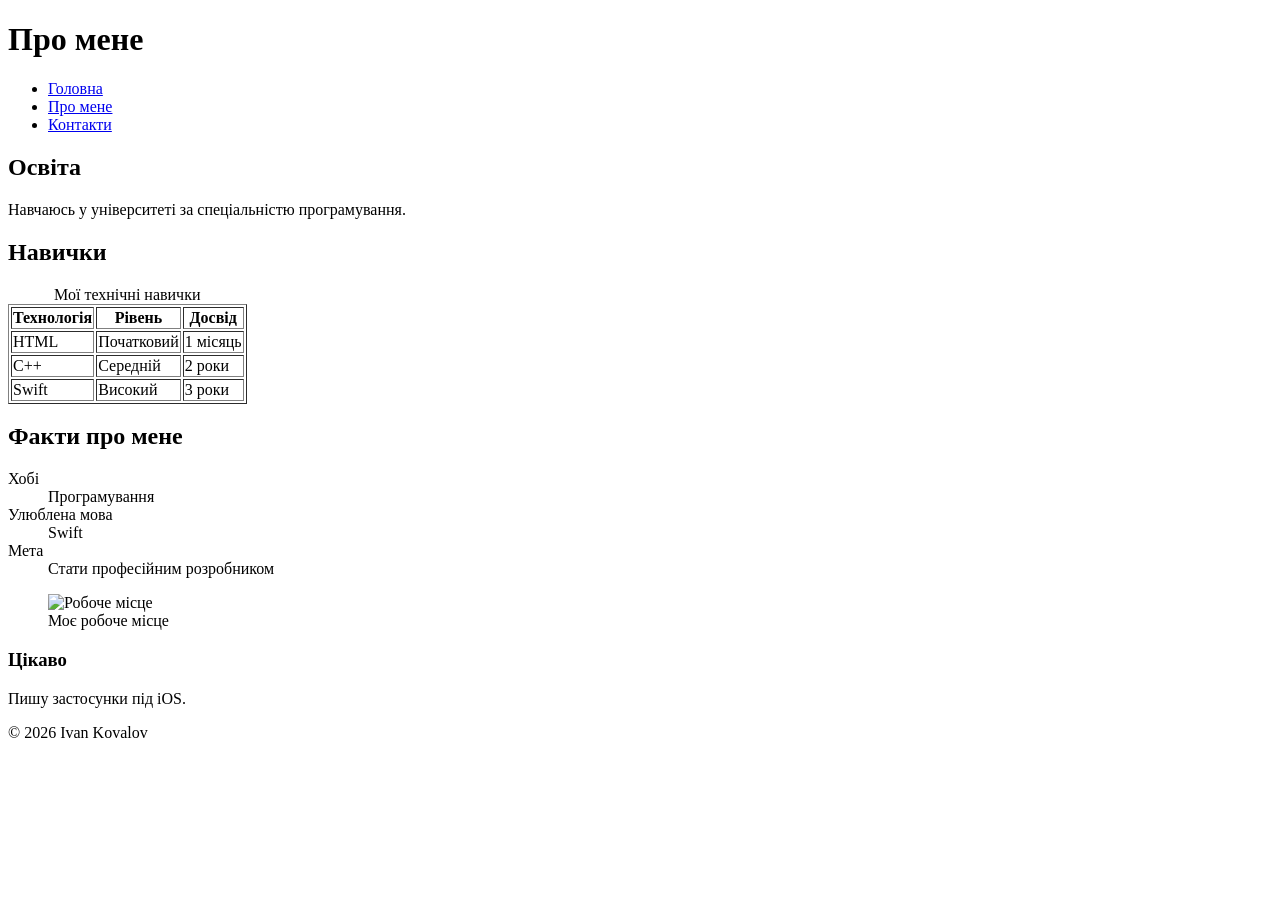
==== about.html @ 27076c14 "init: initial project setup" ====
<!DOCTYPE html>
<html lang="uk">

<head>

<meta charset="UTF-8">

<meta name="viewport" content="width=device-width, initial-scale=1.0">

<meta name="description" content="Про мене">

<meta name="author" content="Ivan Kovalov">

<title>Про мене — Портфоліо</title>

</head>

<body>

<header>

<h1>Про мене</h1>

<nav>

<ul>

<li><a href="index.html">Головна</a></li>
<li><a href="about.html">Про мене</a></li>
<li><a href="contacts.html">Контакти</a></li>

</ul>

</nav>

</header>

<main>

<section>

<h2>Освіта</h2>

<p>
Навчаюсь у університеті за спеціальністю програмування.
</p>

<h2>Навички</h2>

<table border="1">

<caption>
Мої технічні навички
</caption>

<thead>

<tr>

<th>Технологія</th>

<th>Рівень</th>

<th>Досвід</th>

</tr>

</thead>

<tbody>

<tr>

<td>HTML</td>
<td>Початковий</td>
<td>1 місяць</td>

</tr>

<tr>

<td>C++</td>
<td>Середній</td>
<td>2 роки</td>

</tr>

<tr>

<td>Swift</td>
<td>Високий</td>
<td>3 роки</td>

</tr>

</tbody>

</table>

<h2>Факти про мене</h2>

<dl>

<dt>Хобі</dt>

<dd>Програмування</dd>

<dt>Улюблена мова</dt>

<dd>Swift</dd>

<dt>Мета</dt>

<dd>Стати професійним розробником</dd>

</dl>

<figure>

<img src="images/workplace.jpg"
width="300"
alt="Робоче місце">

<figcaption>
Моє робоче місце
</figcaption>

</figure>

</section>

<aside>

<h3>Цікаво</h3>

<p>
Пишу застосунки під iOS.
</p>

</aside>

</main>

<footer>

<p>© 2026 Ivan Kovalov</p>

</footer>

</body>

</html>
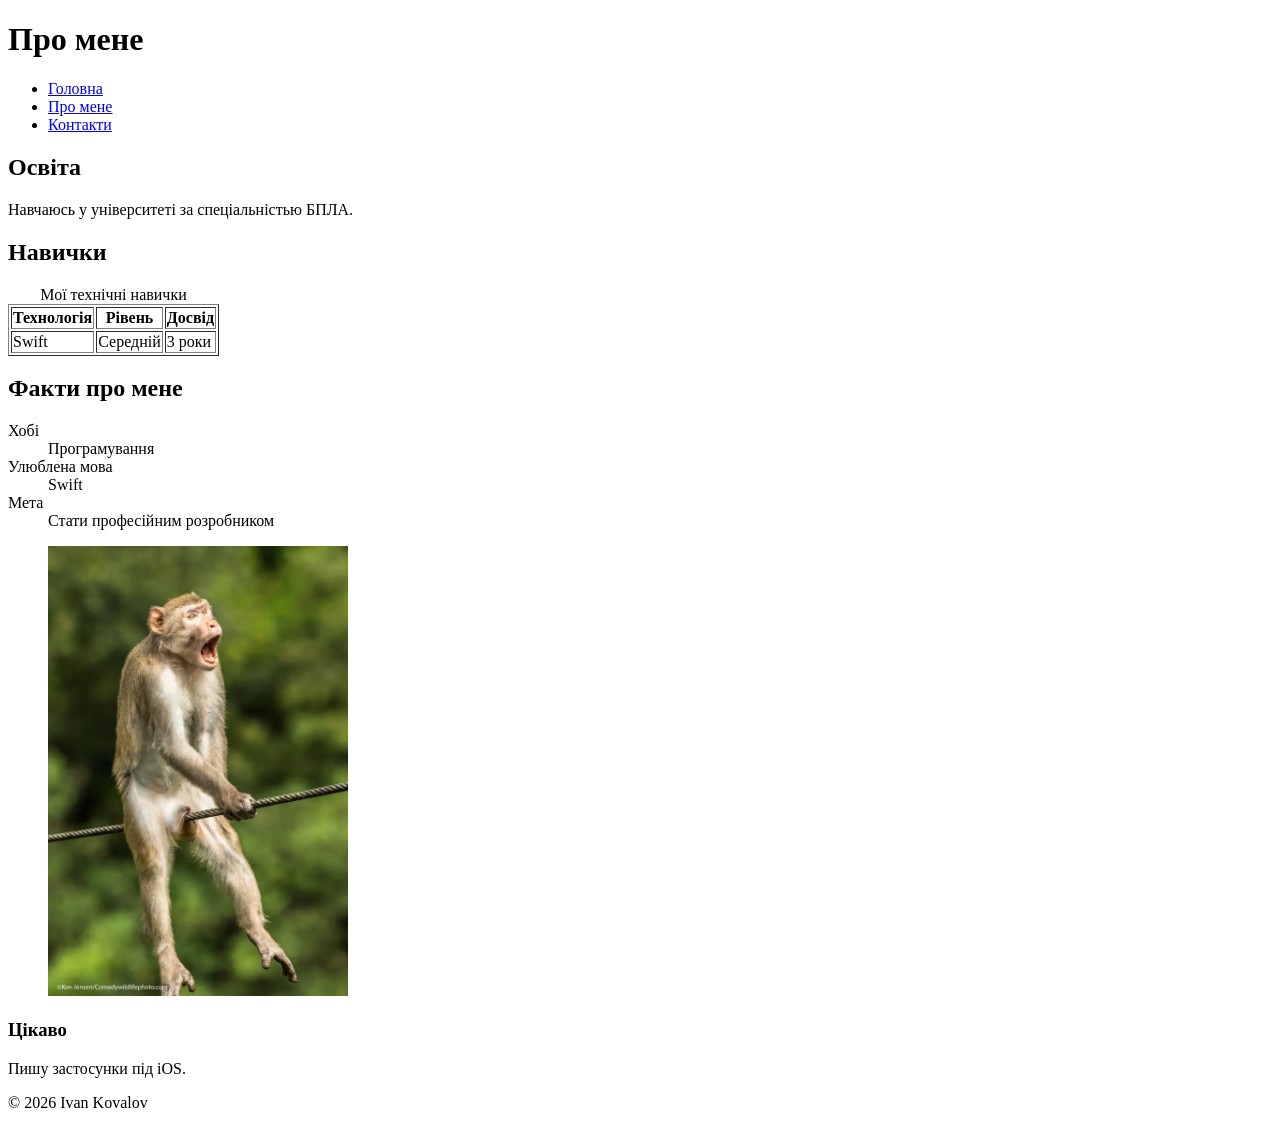
==== commit bd1c52b1: "init: initial project setup" ====
--- a/about.html
+++ b/about.html
@@ -42,7 +42,7 @@
 <h2>Освіта</h2>
 
 <p>
-Навчаюсь у університеті за спеціальністю програмування.
+Навчаюсь у університеті за спеціальністью БПЛА.
 </p>
 
 <h2>Навички</h2>
@@ -71,24 +71,8 @@
 
 <tr>
 
-<td>HTML</td>
-<td>Початковий</td>
-<td>1 місяць</td>
-
-</tr>
-
-<tr>
-
-<td>C++</td>
+<td>Swift</td>
 <td>Середній</td>
-<td>2 роки</td>
-
-</tr>
-
-<tr>
-
-<td>Swift</td>
-<td>Високий</td>
 <td>3 роки</td>
 
 </tr>
@@ -117,13 +101,9 @@
 
 <figure>
 
-<img src="images/workplace.jpg"
+<img src="image/image2.webp"
 width="300"
-alt="Робоче місце">
-
-<figcaption>
-Моє робоче місце
-</figcaption>
+alt="Я">
 
 </figure>
 
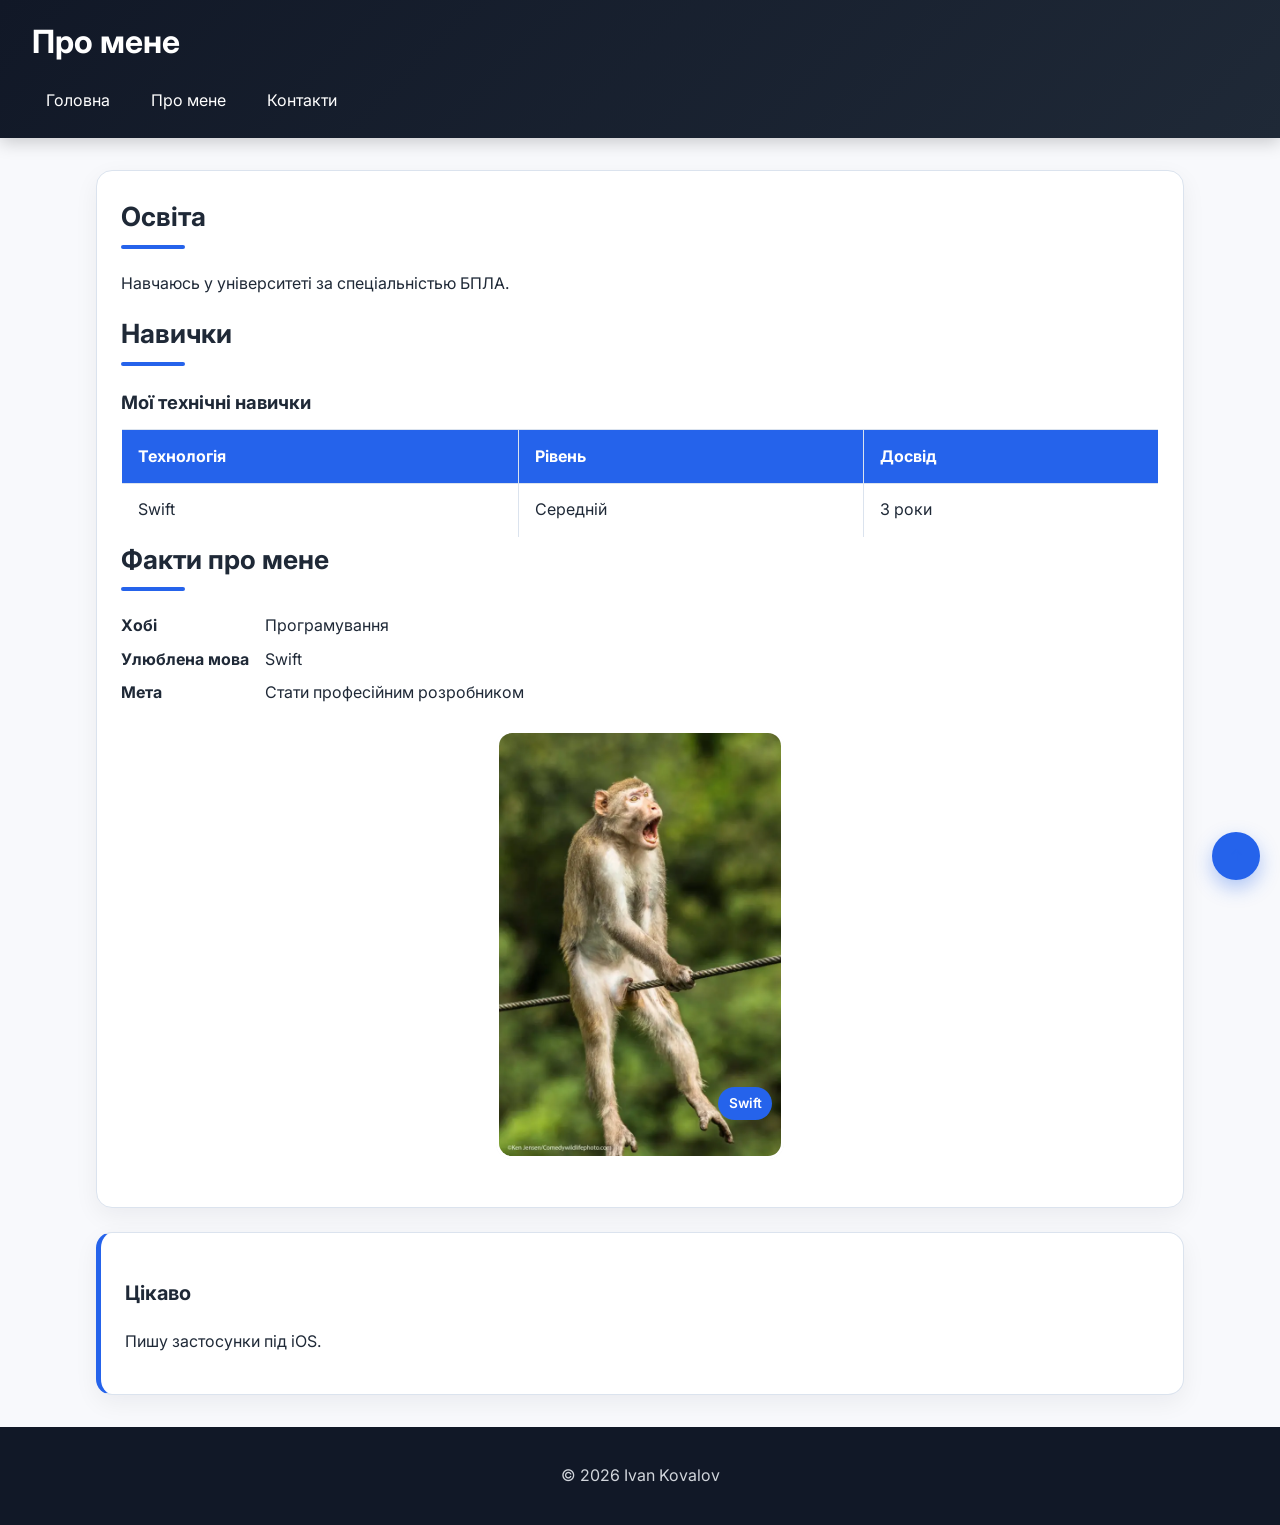
==== commit 303d848f: "add CSS" ====
--- a/about.html
+++ b/about.html
@@ -11,17 +11,19 @@
 
 <meta name="author" content="Ivan Kovalov">
 
+<link rel="stylesheet" href="styles.css">
+
 <title>Про мене — Портфоліо</title>
 
 </head>
 
-<body>
+<body id="top">
 
-<header>
+<header class="site-header">
 
 <h1>Про мене</h1>
 
-<nav>
+<nav class="main-nav">
 
 <ul>
 
@@ -37,7 +39,7 @@
 
 <main>
 
-<section>
+<section class="content-card">
 
 <h2>Освіта</h2>
 
@@ -46,6 +48,8 @@
 </p>
 
 <h2>Навички</h2>
+
+<div class="table-wrapper">
 
 <table border="1">
 
@@ -81,6 +85,8 @@
 
 </table>
 
+</div>
+
 <h2>Факти про мене</h2>
 
 <dl>
@@ -99,11 +105,16 @@
 
 </dl>
 
-<figure>
+<figure class="profile-figure">
 
-<img src="image/image2.webp"
+<img
+src="image/image2.webp"
 width="300"
 alt="Я">
+
+<span class="profile-badge">
+Swift
+</span>
 
 </figure>
 
@@ -121,7 +132,9 @@
 
 </main>
 
-<footer>
+<a href="#top" class="back-to-top">↑</a>
+
+<footer class="site-footer">
 
 <p>© 2026 Ivan Kovalov</p>
 
--- a/styles.css
+++ b/styles.css
@@ -0,0 +1,427 @@
+/* ===== Загальні стилі ===== */
+@import url('https://fonts.googleapis.com/css2?family=Inter:wght@400;500;600;700&display=swap');
+
+*,
+*::before,
+*::after {
+    box-sizing: border-box;
+}
+
+:root {
+    --primary: #2563eb;
+    --primary-dark: #1d4ed8;
+    --background: hsl(220, 33%, 98%);
+    --surface: #ffffff;
+    --text: rgb(31, 41, 55);
+    --muted: #6b7280;
+    --border: #dbe3ee;
+    --accent: #e8f0ff;
+}
+
+html {
+    scroll-behavior: smooth;
+}
+
+body {
+    margin: 0;
+    padding: 0;
+    font-family: 'Inter', Arial, sans-serif;
+    font-size: 1rem;
+    line-height: 1.6;
+    color: var(--text);
+    background: var(--background);
+}
+
+img {
+    display: block;
+    max-width: 100%;
+    height: auto;
+}
+
+a:link {
+    color: var(--primary);
+}
+
+a:visited {
+    color: #6d28d9;
+}
+
+a:hover {
+    color: var(--primary-dark);
+}
+
+a:active {
+    color: #dc2626;
+}
+
+a:focus {
+    outline: 0.2rem solid rgba(37, 99, 235, 0.35);
+    outline-offset: 0.15rem;
+}
+
+/* ===== Хедер та навігація ===== */
+.site-header {
+    position: sticky;
+    top: 0;
+    z-index: 1000;
+    padding: 1rem 2rem;
+    color: #ffffff;
+    background: linear-gradient(135deg, #111827, #1f2937);
+    box-shadow: 0 0.3rem 1rem rgba(0, 0, 0, 0.18);
+}
+
+.site-header h1 {
+    margin: 0 0 0.75rem;
+    font-size: 2rem;
+}
+
+.main-nav ul {
+    margin: 0;
+    padding: 0;
+    list-style: none;
+}
+
+.main-nav > ul > li {
+    display: inline-block;
+    margin-right: 0.5rem;
+}
+
+.main-nav ul li a {
+    display: inline-block;
+    padding: 0.55rem 0.9rem;
+    color: #ffffff;
+    text-decoration: none;
+    border-radius: 0.5rem;
+    transition: background-color 0.2s ease, transform 0.2s ease;
+}
+
+.main-nav ul li a:hover {
+    color: #ffffff;
+    background: rgba(255, 255, 255, 0.15);
+    transform: translateY(-0.1rem);
+}
+
+.main-nav ul li a:active {
+    background: rgba(255, 255, 255, 0.25);
+    transform: translateY(0);
+}
+
+.main-nav ul li a:focus {
+    outline: 0.2rem solid #93c5fd;
+}
+
+/* ===== Основний контент ===== */
+main {
+    width: min(68rem, calc(100% - 2rem));
+    margin: 2rem auto;
+}
+
+.content-card,
+aside {
+    margin-bottom: 1.5rem;
+    padding: 1.5rem;
+    background: var(--surface);
+    border: 0.08rem solid var(--border);
+    border-radius: 1rem;
+    box-shadow: 0 0.5rem 1.5rem rgba(15, 23, 42, 0.06);
+}
+
+#hero {
+    position: relative;
+    overflow: hidden;
+}
+
+#hero::before {
+    position: absolute;
+    top: -4rem;
+    right: -4rem;
+    width: 11rem;
+    height: 11rem;
+    content: "";
+    background: rgba(37, 99, 235, 0.12);
+    border-radius: 50%;
+    z-index: 0;
+}
+
+#hero > * {
+    position: relative;
+    z-index: 1;
+}
+
+h2 {
+    margin-top: 0;
+    font-size: 1.65rem;
+}
+
+h2::after {
+    display: block;
+    width: 4rem;
+    height: 0.25rem;
+    margin-top: 0.45rem;
+    content: "";
+    background: var(--primary);
+    border-radius: 1rem;
+}
+
+h3 {
+    font-size: 1.25rem;
+}
+
+blockquote {
+    margin: 1.5rem 0;
+    padding: 1rem 1.25rem;
+    color: #374151;
+    background: var(--accent);
+    border-left: 0.3rem solid var(--primary);
+    border-radius: 0.5rem;
+}
+
+blockquote::before {
+    content: "“";
+    margin-right: 0.25rem;
+    color: var(--primary);
+    font-size: 2rem;
+    line-height: 0;
+}
+
+blockquote::after {
+    content: "”";
+    font-size: 2rem;
+    color: #2563eb;
+}
+
+.profile-figure {
+    position: relative;
+    width: fit-content;
+    margin: 1.5rem auto;
+    overflow: hidden;
+    border-radius: 1rem;
+}
+
+.profile-figure img {
+    width: 18rem;
+    border-radius: 1rem;
+    border: 0.2rem solid #ffffff;
+    box-shadow: 0 0.75rem 1.8rem rgba(15, 23, 42, 0.18);
+}
+
+.profile-badge {
+    position: absolute;
+    right: 0.75rem;
+    bottom: 2.4rem;
+    z-index: 2;
+    padding: 0.35rem 0.65rem;
+    color: #ffffff;
+    background: var(--primary);
+    border-radius: 999rem;
+    font-size: 0.85rem;
+    font-weight: 600;
+}
+
+figcaption {
+    margin-top: 0.5rem;
+    color: var(--muted);
+    text-align: center;
+}
+
+aside {
+    border-left: 0.35rem solid var(--primary);
+}
+
+dl {
+    display: grid;
+    grid-template-columns: max-content 1fr;
+    gap: 0.5rem 1rem;
+}
+
+dt {
+    font-weight: 700;
+}
+
+dd {
+    margin: 0;
+}
+
+/* ===== Таблиця ===== */
+.table-wrapper {
+    overflow-x: auto;
+}
+
+table {
+    width: 100%;
+    border-collapse: collapse;
+    overflow: hidden;
+    background: #ffffff;
+    border: 0.08rem solid var(--border);
+    border-radius: 0.75rem;
+}
+
+caption {
+    margin-bottom: 0.75rem;
+    font-size: 1.15rem;
+    font-weight: 700;
+    text-align: left;
+}
+
+th,
+td {
+    padding: 0.85rem 1rem;
+    border: 0.08rem solid var(--border);
+    text-align: left;
+}
+
+th {
+    color: #ffffff;
+    background: var(--primary);
+}
+
+tbody tr:nth-child(even) {
+    background: #f8fafc;
+}
+
+tbody tr:hover {
+    background: #eaf2ff;
+}
+
+/* ===== Форма ===== */
+.contact-form {
+    display: grid;
+    gap: 1rem;
+}
+
+fieldset {
+    margin: 0;
+    padding: 1.25rem;
+    border: 0.08rem solid var(--border);
+    border-radius: 0.75rem;
+}
+
+legend {
+    padding: 0 0.45rem;
+    font-weight: 700;
+}
+
+label {
+    display: block;
+    margin: 0.75rem 0 0.35rem;
+    font-size: 0.95rem;
+    font-weight: 600;
+}
+
+input[type="text"],
+input[type="email"],
+select,
+textarea {
+    width: 100%;
+    padding: 0.75rem 0.85rem;
+    font: inherit;
+    color: var(--text);
+    background: #ffffff;
+    border: 0.08rem solid #b8c3d1;
+    border-radius: 0.55rem;
+}
+
+input[type="text"]:focus,
+input[type="email"]:focus,
+select:focus,
+textarea:focus {
+    outline: none;
+    border-color: var(--primary);
+    box-shadow: 0 0 0 0.2rem rgba(37, 99, 235, 0.17);
+}
+
+input[type="radio"],
+input[type="checkbox"] {
+    width: 1.05rem;
+    height: 1.05rem;
+    margin-right: 0.45rem;
+    accent-color: var(--primary);
+}
+
+.option-label {
+    display: inline-flex;
+    align-items: center;
+    margin-right: 1rem;
+    font-weight: 500;
+}
+
+button[type="submit"] {
+    padding: 0.8rem 1.3rem;
+    color: #ffffff;
+    background: var(--primary);
+    border: none;
+    border-radius: 0.6rem;
+    cursor: pointer;
+    font: inherit;
+    font-weight: 700;
+    transition: background-color 0.2s ease, transform 0.2s ease;
+}
+
+button[type="submit"]:hover {
+    background: var(--primary-dark);
+    transform: translateY(-0.1rem);
+}
+
+button[type="submit"]:active {
+    transform: translateY(0);
+}
+
+/* ===== Кнопка нагору ===== */
+.back-to-top {
+    position: fixed;
+    right: 1.25rem;
+    bottom: 1.25rem;
+    z-index: 999;
+    display: inline-grid;
+    width: 3rem;
+    height: 3rem;
+    place-items: center;
+    color: #ffffff;
+    background: var(--primary);
+    border-radius: 50%;
+    text-decoration: none;
+    box-shadow: 0 0.5rem 1.2rem rgba(37, 99, 235, 0.35);
+}
+
+.back-to-top:hover {
+    color: #ffffff;
+    background: var(--primary-dark);
+}
+
+/* ===== Футер ===== */
+.site-footer {
+    padding: 1.25rem;
+    color: #d1d5db;
+    text-align: center;
+    background: #111827;
+}
+
+/* ===== Адаптивність ===== */
+@media (max-width: 42rem) {
+    .site-header {
+        padding: 1rem;
+    }
+
+    .main-nav > ul > li {
+        display: block;
+        margin: 0.25rem 0;
+    }
+
+    .main-nav ul li a {
+        display: block;
+    }
+
+    main {
+        width: min(100% - 1rem, 68rem);
+        margin: 1rem auto;
+    }
+
+    .content-card,
+    aside {
+        padding: 1rem;
+    }
+
+    dl {
+        grid-template-columns: 1fr;
+    }
+}
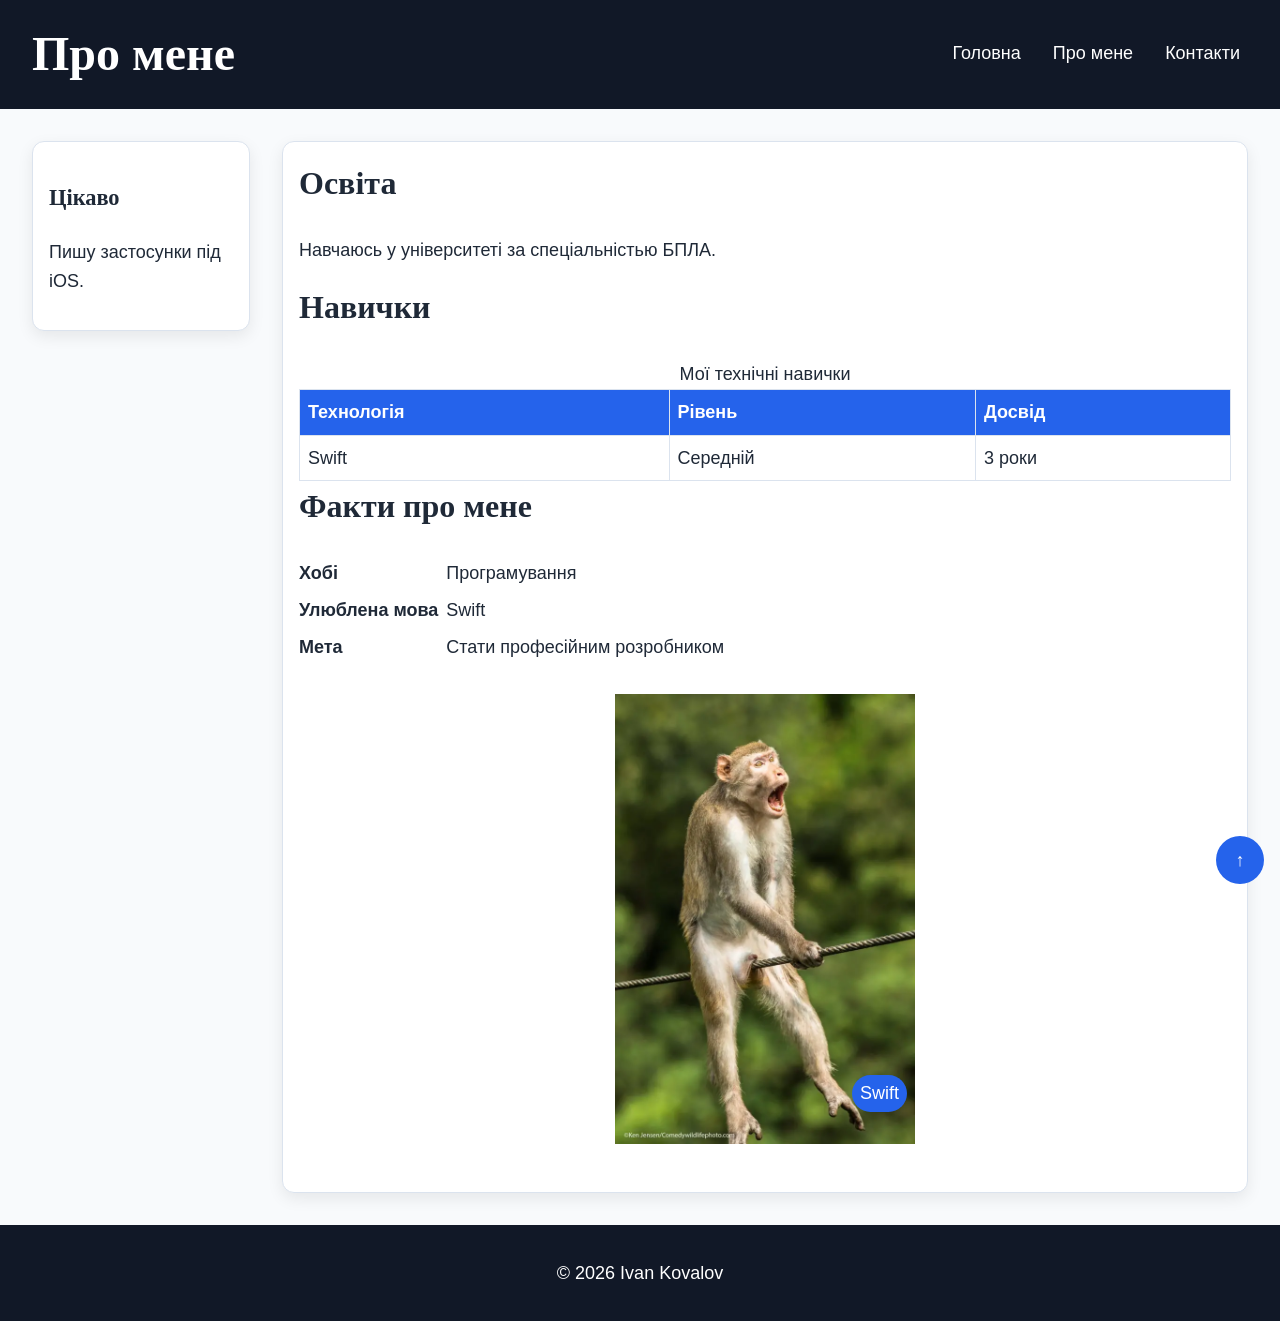
==== commit eb8be585: "add responsive layout and CSS improvements" ====
--- a/about.html
+++ b/about.html
@@ -17,19 +17,27 @@
 
 </head>
 
-<body id="top">
+<body id="top" class="page">
 
-<header class="site-header">
+<header class="site-header header">
 
 <h1>Про мене</h1>
 
 <nav class="main-nav">
 
-<ul>
+<input type="checkbox" id="menu-toggle" class="menu-toggle">
 
-<li><a href="index.html">Головна</a></li>
-<li><a href="about.html">Про мене</a></li>
-<li><a href="contacts.html">Контакти</a></li>
+<label for="menu-toggle" class="hamburger" aria-label="Відкрити меню">
+<span></span>
+<span></span>
+<span></span>
+</label>
+
+<ul class="nav-list">
+
+<li><a href="index.html" class="nav-link">Головна</a></li>
+<li><a href="about.html" class="nav-link">Про мене</a></li>
+<li><a href="contacts.html" class="nav-link">Контакти</a></li>
 
 </ul>
 
@@ -37,7 +45,7 @@
 
 </header>
 
-<main>
+<main class="content">
 
 <section class="content-card">
 
@@ -120,7 +128,9 @@
 
 </section>
 
-<aside>
+</main>
+
+<aside class="sidebar">
 
 <h3>Цікаво</h3>
 
@@ -130,11 +140,9 @@
 
 </aside>
 
-</main>
-
 <a href="#top" class="back-to-top">↑</a>
 
-<footer class="site-footer">
+<footer class="site-footer footer">
 
 <p>© 2026 Ivan Kovalov</p>
 
--- a/styles.css
+++ b/styles.css
@@ -1,5 +1,28 @@
-/* ===== Загальні стилі ===== */
-@import url('https://fonts.googleapis.com/css2?family=Inter:wght@400;500;600;700&display=swap');
+:root {
+    --color-primary: #2563eb;
+    --color-secondary: #1d4ed8;
+    --color-bg: #f8fafc;
+    --color-surface: #ffffff;
+    --color-text: #1f2937;
+    --color-muted: #6b7280;
+    --color-border: #dbe3ee;
+    --color-accent: #e8f0ff;
+    --color-danger: #dc2626;
+    --color-header: #111827;
+    --color-header-light: #1f2937;
+
+    --font-main: Arial, sans-serif;
+    --font-heading: Georgia, serif;
+
+    --spacing-xs: 0.25rem;
+    --spacing-sm: 0.5rem;
+    --spacing-md: 1rem;
+    --spacing-lg: 2rem;
+    --spacing-xl: 4rem;
+
+    --border-radius: 0.75rem;
+    --transition-speed: 0.3s;
+}
 
 *,
 *::before,
@@ -7,29 +30,45 @@
     box-sizing: border-box;
 }
 
-:root {
-    --primary: #2563eb;
-    --primary-dark: #1d4ed8;
-    --background: hsl(220, 33%, 98%);
-    --surface: #ffffff;
-    --text: rgb(31, 41, 55);
-    --muted: #6b7280;
-    --border: #dbe3ee;
-    --accent: #e8f0ff;
-}
-
 html {
     scroll-behavior: smooth;
 }
 
 body {
     margin: 0;
-    padding: 0;
-    font-family: 'Inter', Arial, sans-serif;
-    font-size: 1rem;
+    min-width: 20rem;
+    font-family: var(--font-main);
+    font-size: clamp(0.95rem, 1.5vw, 1.125rem);
     line-height: 1.6;
-    color: var(--text);
-    background: var(--background);
+    color: var(--color-text);
+    background: var(--color-bg);
+}
+
+.page {
+    display: grid;
+    grid-template-areas:
+        "header"
+        "content"
+        "sidebar"
+        "footer";
+    grid-template-columns: 1fr;
+    min-height: 100vh;
+}
+
+.header {
+    grid-area: header;
+}
+
+.content {
+    grid-area: content;
+}
+
+.sidebar {
+    grid-area: sidebar;
+}
+
+.footer {
+    grid-area: footer;
 }
 
 img {
@@ -38,211 +77,195 @@
     height: auto;
 }
 
-a:link {
-    color: var(--primary);
-}
-
-a:visited {
-    color: #6d28d9;
+a {
+    color: var(--color-primary);
 }
 
 a:hover {
-    color: var(--primary-dark);
+    color: var(--color-secondary);
 }
 
 a:active {
-    color: #dc2626;
-}
-
-a:focus {
-    outline: 0.2rem solid rgba(37, 99, 235, 0.35);
+    color: var(--color-danger);
+}
+
+a:focus,
+button:focus,
+input:focus,
+select:focus,
+textarea:focus {
+    outline: 0.2rem solid var(--color-primary);
     outline-offset: 0.15rem;
 }
 
-/* ===== Хедер та навігація ===== */
+h1,
+h2,
+h3 {
+    font-family: var(--font-heading);
+}
+
+h1 {
+    margin: 0;
+    font-size: clamp(1.75rem, 4vw, 3rem);
+}
+
+h2 {
+    margin-top: 0;
+    font-size: clamp(1.25rem, 3vw, 2rem);
+}
+
+h3 {
+    font-size: clamp(1.1rem, 2vw, 1.4rem);
+}
+
 .site-header {
-    position: sticky;
-    top: 0;
-    z-index: 1000;
-    padding: 1rem 2rem;
-    color: #ffffff;
-    background: linear-gradient(135deg, #111827, #1f2937);
-    box-shadow: 0 0.3rem 1rem rgba(0, 0, 0, 0.18);
-}
-
-.site-header h1 {
-    margin: 0 0 0.75rem;
-    font-size: 2rem;
-}
-
-.main-nav ul {
-    margin: 0;
+    padding: var(--spacing-md);
+    color: var(--color-surface);
+    background: var(--color-header);
+}
+
+.main-nav {
+    margin-top: var(--spacing-sm);
+}
+
+.menu-toggle {
+    position: absolute;
+    opacity: 0;
+    pointer-events: none;
+}
+
+.hamburger {
+    display: flex;
+    width: fit-content;
+    flex-direction: column;
+    gap: var(--spacing-xs);
+    cursor: pointer;
+}
+
+.hamburger span {
+    width: 2rem;
+    height: 0.2rem;
+    background: var(--color-surface);
+    transition: transform var(--transition-speed) ease,
+                opacity var(--transition-speed) ease;
+}
+
+.nav-list {
+    display: none;
+    flex-direction: column;
+    gap: var(--spacing-sm);
+    margin: var(--spacing-md) 0 0;
     padding: 0;
     list-style: none;
 }
 
-.main-nav > ul > li {
-    display: inline-block;
-    margin-right: 0.5rem;
-}
-
-.main-nav ul li a {
-    display: inline-block;
-    padding: 0.55rem 0.9rem;
-    color: #ffffff;
+.menu-toggle:checked ~ .nav-list {
+    display: flex;
+}
+
+.nav-link {
+    display: block;
+    padding: var(--spacing-sm);
+    color: var(--color-surface);
     text-decoration: none;
-    border-radius: 0.5rem;
-    transition: background-color 0.2s ease, transform 0.2s ease;
-}
-
-.main-nav ul li a:hover {
-    color: #ffffff;
-    background: rgba(255, 255, 255, 0.15);
-    transform: translateY(-0.1rem);
-}
-
-.main-nav ul li a:active {
-    background: rgba(255, 255, 255, 0.25);
-    transform: translateY(0);
-}
-
-.main-nav ul li a:focus {
-    outline: 0.2rem solid #93c5fd;
-}
-
-/* ===== Основний контент ===== */
-main {
-    width: min(68rem, calc(100% - 2rem));
-    margin: 2rem auto;
+    border-bottom: 0.15rem solid transparent;
+    transition: color var(--transition-speed) ease,
+                border-color var(--transition-speed) ease,
+                background-color var(--transition-speed) ease;
+}
+
+.nav-link:hover {
+    color: var(--color-surface);
+    background: var(--color-header-light);
+    border-bottom-color: var(--color-primary);
+}
+
+.content,
+.sidebar {
+    width: min(100% - 2rem, 68rem);
+    margin: var(--spacing-md) auto;
 }
 
 .content-card,
-aside {
-    margin-bottom: 1.5rem;
-    padding: 1.5rem;
-    background: var(--surface);
-    border: 0.08rem solid var(--border);
-    border-radius: 1rem;
-    box-shadow: 0 0.5rem 1.5rem rgba(15, 23, 42, 0.06);
-}
-
-#hero {
-    position: relative;
-    overflow: hidden;
-}
-
-#hero::before {
-    position: absolute;
-    top: -4rem;
-    right: -4rem;
-    width: 11rem;
-    height: 11rem;
-    content: "";
-    background: rgba(37, 99, 235, 0.12);
-    border-radius: 50%;
-    z-index: 0;
-}
-
-#hero > * {
-    position: relative;
-    z-index: 1;
-}
-
-h2 {
-    margin-top: 0;
-    font-size: 1.65rem;
-}
-
-h2::after {
-    display: block;
-    width: 4rem;
-    height: 0.25rem;
-    margin-top: 0.45rem;
-    content: "";
-    background: var(--primary);
-    border-radius: 1rem;
-}
-
-h3 {
-    font-size: 1.25rem;
+.sidebar {
+    padding: var(--spacing-md);
+    background: var(--color-surface);
+    border: 0.08rem solid var(--color-border);
+    border-radius: var(--border-radius);
+    box-shadow: 0 0.35rem 1rem rgba(0, 0, 0, 0.08);
+}
+
+.content-card {
+    animation: fadeIn 0.6s ease both;
+    transition: transform var(--transition-speed) ease,
+                box-shadow var(--transition-speed) ease;
+}
+
+.content-card:hover {
+    transform: translateY(-0.25rem);
+    box-shadow: 0 0.7rem 1.5rem rgba(0, 0, 0, 0.14);
+}
+
+.sidebar {
+    display: none;
 }
 
 blockquote {
-    margin: 1.5rem 0;
-    padding: 1rem 1.25rem;
-    color: #374151;
-    background: var(--accent);
-    border-left: 0.3rem solid var(--primary);
-    border-radius: 0.5rem;
+    padding: 1rem;
+    border-left: 4px solid var(--color-primary);
+    background: #eef3ff;
 }
 
 blockquote::before {
     content: "“";
-    margin-right: 0.25rem;
-    color: var(--primary);
     font-size: 2rem;
-    line-height: 0;
+    color: var(--color-primary);
+    margin-right: .25rem;
 }
 
 blockquote::after {
     content: "”";
     font-size: 2rem;
-    color: #2563eb;
+    color: var(--color-primary);
+    margin-left: .25rem;
+}
+
+.projects-grid {
+    display: grid;
+    grid-template-columns: repeat(auto-fit, minmax(min(100%, 17.5rem), 1fr));
+    gap: var(--spacing-md);
+}
+
+blockquote {
+    margin: var(--spacing-md) 0;
+    padding: var(--spacing-md);
+    background: var(--color-accent);
+    border-left: 0.3rem solid var(--color-primary);
 }
 
 .profile-figure {
     position: relative;
     width: fit-content;
-    margin: 1.5rem auto;
-    overflow: hidden;
-    border-radius: 1rem;
-}
-
-.profile-figure img {
-    width: 18rem;
-    border-radius: 1rem;
-    border: 0.2rem solid #ffffff;
-    box-shadow: 0 0.75rem 1.8rem rgba(15, 23, 42, 0.18);
+    max-width: 100%;
+    margin: var(--spacing-lg) auto;
 }
 
 .profile-badge {
     position: absolute;
-    right: 0.75rem;
-    bottom: 2.4rem;
-    z-index: 2;
-    padding: 0.35rem 0.65rem;
-    color: #ffffff;
-    background: var(--primary);
+    right: var(--spacing-sm);
+    bottom: 2rem;
+    padding: var(--spacing-xs) var(--spacing-sm);
+    color: var(--color-surface);
+    background: var(--color-primary);
     border-radius: 999rem;
-    font-size: 0.85rem;
-    font-weight: 600;
 }
 
 figcaption {
-    margin-top: 0.5rem;
-    color: var(--muted);
+    margin-top: var(--spacing-sm);
+    color: var(--color-muted);
     text-align: center;
 }
 
-aside {
-    border-left: 0.35rem solid var(--primary);
-}
-
-dl {
-    display: grid;
-    grid-template-columns: max-content 1fr;
-    gap: 0.5rem 1rem;
-}
-
-dt {
-    font-weight: 700;
-}
-
-dd {
-    margin: 0;
-}
-
-/* ===== Таблиця ===== */
 .table-wrapper {
     overflow-x: auto;
 }
@@ -250,62 +273,49 @@
 table {
     width: 100%;
     border-collapse: collapse;
-    overflow: hidden;
-    background: #ffffff;
-    border: 0.08rem solid var(--border);
-    border-radius: 0.75rem;
-}
-
-caption {
-    margin-bottom: 0.75rem;
-    font-size: 1.15rem;
-    font-weight: 700;
-    text-align: left;
 }
 
 th,
 td {
-    padding: 0.85rem 1rem;
-    border: 0.08rem solid var(--border);
+    padding: var(--spacing-sm);
+    border: 0.08rem solid var(--color-border);
     text-align: left;
 }
 
 th {
-    color: #ffffff;
-    background: var(--primary);
-}
-
-tbody tr:nth-child(even) {
-    background: #f8fafc;
-}
-
-tbody tr:hover {
-    background: #eaf2ff;
-}
-
-/* ===== Форма ===== */
+    color: var(--color-surface);
+    background: var(--color-primary);
+}
+
+dl {
+    display: grid;
+    grid-template-columns: 1fr;
+    gap: var(--spacing-sm);
+}
+
+dt {
+    font-weight: 700;
+}
+
+dd {
+    margin: 0;
+}
+
 .contact-form {
     display: grid;
-    gap: 1rem;
+    gap: var(--spacing-md);
 }
 
 fieldset {
     margin: 0;
-    padding: 1.25rem;
-    border: 0.08rem solid var(--border);
-    border-radius: 0.75rem;
-}
-
-legend {
-    padding: 0 0.45rem;
-    font-weight: 700;
+    padding: var(--spacing-md);
+    border: 0.08rem solid var(--color-border);
+    border-radius: var(--border-radius);
 }
 
 label {
     display: block;
-    margin: 0.75rem 0 0.35rem;
-    font-size: 0.95rem;
-    font-weight: 600;
+    margin-top: var(--spacing-sm);
 }
 
 input[type="text"],
@@ -313,115 +323,130 @@
 select,
 textarea {
     width: 100%;
-    padding: 0.75rem 0.85rem;
+    padding: var(--spacing-sm);
     font: inherit;
-    color: var(--text);
-    background: #ffffff;
-    border: 0.08rem solid #b8c3d1;
-    border-radius: 0.55rem;
-}
-
-input[type="text"]:focus,
-input[type="email"]:focus,
-select:focus,
-textarea:focus {
-    outline: none;
-    border-color: var(--primary);
-    box-shadow: 0 0 0 0.2rem rgba(37, 99, 235, 0.17);
-}
-
-input[type="radio"],
-input[type="checkbox"] {
-    width: 1.05rem;
-    height: 1.05rem;
-    margin-right: 0.45rem;
-    accent-color: var(--primary);
+    border: 0.08rem solid var(--color-border);
+    border-radius: var(--border-radius);
 }
 
 .option-label {
     display: inline-flex;
     align-items: center;
-    margin-right: 1rem;
-    font-weight: 500;
+    gap: var(--spacing-xs);
+    margin-right: var(--spacing-md);
 }
 
 button[type="submit"] {
-    padding: 0.8rem 1.3rem;
-    color: #ffffff;
-    background: var(--primary);
-    border: none;
-    border-radius: 0.6rem;
+    padding: var(--spacing-sm) var(--spacing-md);
+    color: var(--color-surface);
+    background: var(--color-primary);
+    border: 0;
+    border-radius: var(--border-radius);
     cursor: pointer;
     font: inherit;
-    font-weight: 700;
-    transition: background-color 0.2s ease, transform 0.2s ease;
+    transition: background-color var(--transition-speed) ease,
+                box-shadow var(--transition-speed) ease;
 }
 
 button[type="submit"]:hover {
-    background: var(--primary-dark);
-    transform: translateY(-0.1rem);
-}
-
-button[type="submit"]:active {
-    transform: translateY(0);
-}
-
-/* ===== Кнопка нагору ===== */
+    background: var(--color-secondary);
+    box-shadow: 0 0.3rem 0.8rem rgba(0, 0, 0, 0.2);
+}
+
 .back-to-top {
     position: fixed;
-    right: 1.25rem;
-    bottom: 1.25rem;
-    z-index: 999;
-    display: inline-grid;
+    right: var(--spacing-md);
+    bottom: var(--spacing-md);
+    z-index: 100;
+    display: grid;
     width: 3rem;
     height: 3rem;
     place-items: center;
-    color: #ffffff;
-    background: var(--primary);
+    color: var(--color-surface);
+    background: var(--color-primary);
     border-radius: 50%;
     text-decoration: none;
-    box-shadow: 0 0.5rem 1.2rem rgba(37, 99, 235, 0.35);
+    transition: background-color var(--transition-speed) ease,
+                transform var(--transition-speed) ease;
 }
 
 .back-to-top:hover {
-    color: #ffffff;
-    background: var(--primary-dark);
-}
-
-/* ===== Футер ===== */
+    color: var(--color-surface);
+    background: var(--color-secondary);
+    transform: translateY(-0.2rem);
+}
+
 .site-footer {
-    padding: 1.25rem;
-    color: #d1d5db;
+    align-self: end;
+    padding: var(--spacing-md);
+    color: var(--color-surface);
     text-align: center;
-    background: #111827;
-}
-
-/* ===== Адаптивність ===== */
-@media (max-width: 42rem) {
+    background: var(--color-header);
+}
+
+@keyframes fadeIn {
+    from {
+        opacity: 0;
+        transform: translateY(1.25rem);
+    }
+
+    to {
+        opacity: 1;
+        transform: translateY(0);
+    }
+}
+
+@media (min-width: 48rem) {
     .site-header {
-        padding: 1rem;
-    }
-
-    .main-nav > ul > li {
+        display: flex;
+        align-items: center;
+        justify-content: space-between;
+        gap: var(--spacing-md);
+        padding: var(--spacing-md) var(--spacing-lg);
+    }
+
+    .main-nav {
+        margin-top: 0;
+    }
+
+    .hamburger {
+        display: none;
+    }
+
+    .nav-list,
+    .menu-toggle:checked ~ .nav-list {
+        display: flex;
+        flex-direction: row;
+        align-items: center;
+        justify-content: space-between;
+        gap: var(--spacing-md);
+        margin: 0;
+    }
+
+    dl {
+        grid-template-columns: max-content 1fr;
+    }
+}
+
+@media (min-width: 64rem) {
+    .page {
+        grid-template-areas:
+            "header header"
+            "sidebar content"
+            "footer footer";
+        grid-template-columns: 15.625rem minmax(0, 1fr);
+        column-gap: var(--spacing-lg);
+    }
+
+    .content {
+        width: auto;
+        margin: var(--spacing-lg) var(--spacing-lg) var(--spacing-lg) 0;
+    }
+
+    .sidebar {
         display: block;
-        margin: 0.25rem 0;
-    }
-
-    .main-nav ul li a {
-        display: block;
-    }
-
-    main {
-        width: min(100% - 1rem, 68rem);
-        margin: 1rem auto;
-    }
-
-    .content-card,
-    aside {
-        padding: 1rem;
-    }
-
-    dl {
-        grid-template-columns: 1fr;
-    }
-}
+        width: auto;
+        margin: var(--spacing-lg) 0 var(--spacing-lg) var(--spacing-lg);
+        align-self: start;
+    }
+}
